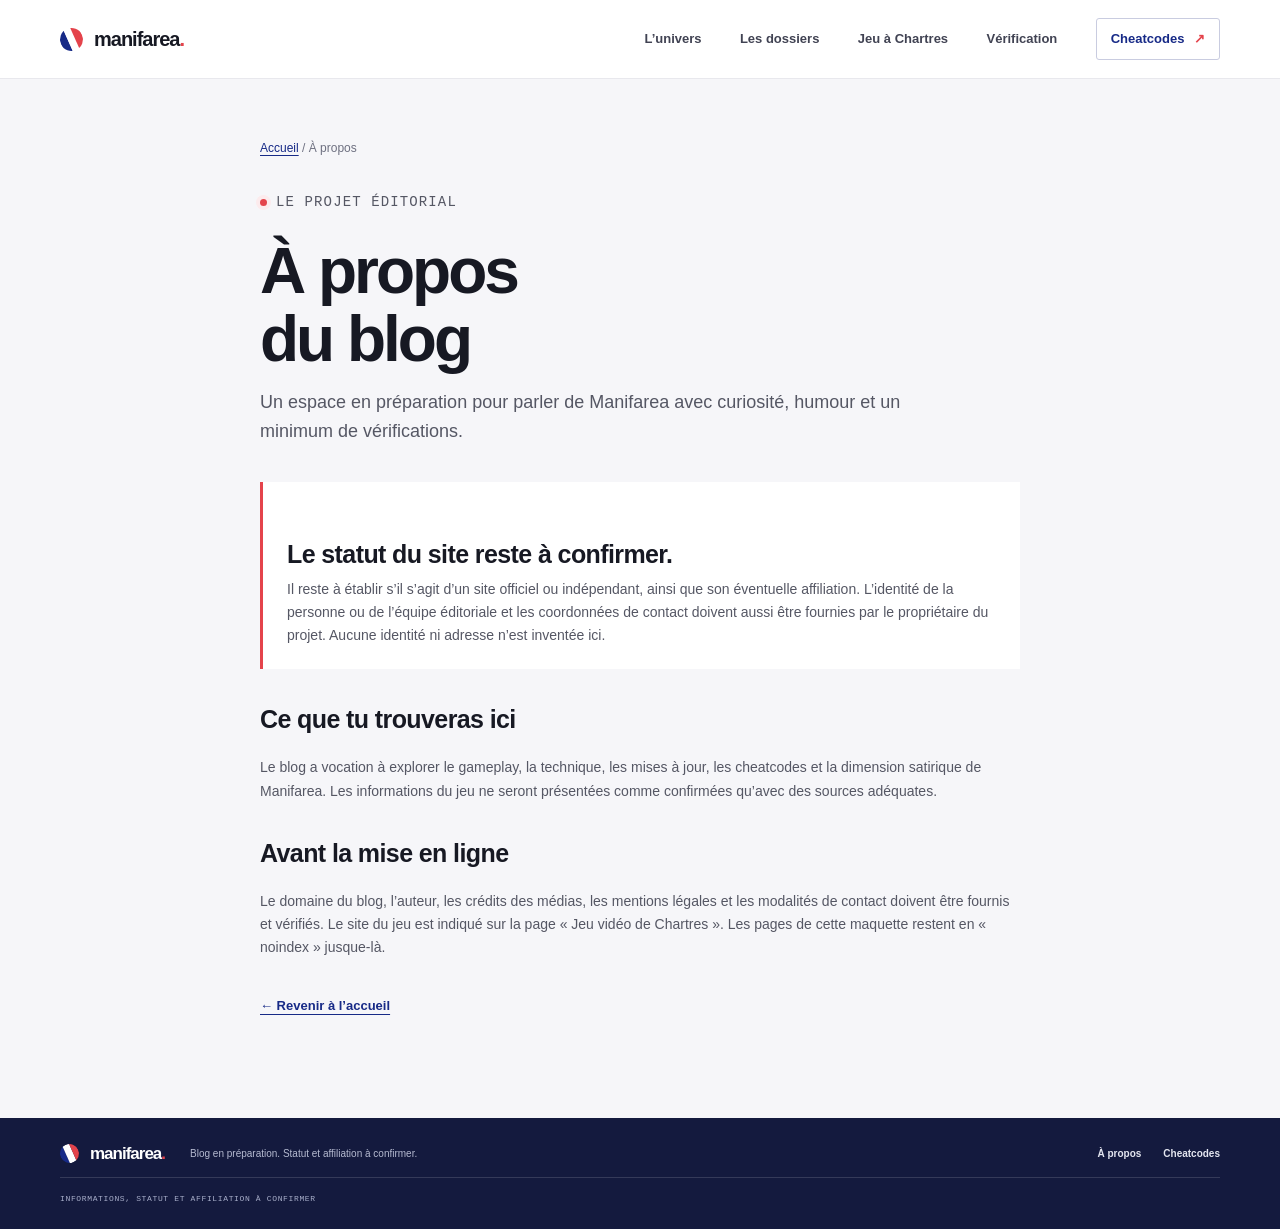
==== a-propos/index.html @ 85d44bee "first commit" ====
<!doctype html>
<html lang="fr">
<head>
  <meta charset="utf-8">
  <meta name="viewport" content="width=device-width, initial-scale=1">
  <meta name="robots" content="noindex">
  <meta name="theme-color" content="#f6f6f9">
  <meta name="description" content="À propos du blog Manifarea : un projet éditorial en préparation dont le statut et les sources restent à confirmer.">
  <title>À propos du blog Manifarea</title>
  <link rel="stylesheet" href="../style.css">
</head>
<body>
  <a class="skip-link" href="#contenu">Aller au contenu</a>
  <header class="site-header">
    <div class="header-inner">
      <a class="brand" href="../" aria-label="Manifarea, accueil">
        <span class="brand-mark" aria-hidden="true"><span></span><span></span><span></span></span>
        <span>manifarea<span class="brand-dot">.</span></span>
      </a>
      <nav class="main-nav" aria-label="Navigation principale">
        <a href="../#univers">L’univers</a>
        <a href="../#dossiers">Les dossiers</a>
        <a href="../jeu-video-chartres/">Jeu à Chartres</a>
        <a href="../#verification">Vérification</a>
        <a class="nav-cta" href="../cheatcodes/">Cheatcodes <span aria-hidden="true">↗</span></a>
      </nav>
    </div>
  </header>
  <main class="subpage-main" id="contenu">
    <article class="subpage">
      <nav class="breadcrumbs" aria-label="Fil d’Ariane"><a href="../">Accueil</a> <span aria-hidden="true">/</span> À propos</nav>
      <p class="eyebrow"><span class="eyebrow-dot"></span> Le projet éditorial</p>
      <h1>À propos<br>du blog</h1>
      <p class="lead">Un espace en préparation pour parler de Manifarea avec curiosité, humour et un minimum de vérifications.</p>
      <aside class="notice">
        <h2>Le statut du site reste à confirmer.</h2>
        <p>Il reste à établir s’il s’agit d’un site officiel ou indépendant, ainsi que son éventuelle affiliation. L’identité de la personne ou de l’équipe éditoriale et les coordonnées de contact doivent aussi être fournies par le propriétaire du projet. Aucune identité ni adresse n’est inventée ici.</p>
      </aside>
      <h2>Ce que tu trouveras ici</h2>
      <p>Le blog a vocation à explorer le gameplay, la technique, les mises à jour, les cheatcodes et la dimension satirique de Manifarea. Les informations du jeu ne seront présentées comme confirmées qu’avec des sources adéquates.</p>
      <h2>Avant la mise en ligne</h2>
      <p>Le domaine du blog, l’auteur, les crédits des médias, les mentions légales et les modalités de contact doivent être fournis et vérifiés. Le site du jeu est indiqué sur la page « Jeu vidéo de Chartres ». Les pages de cette maquette restent en « noindex » jusque-là.</p>
      <a class="back-link" href="../">← Revenir à l’accueil</a>
    </article>
  </main>
  <footer class="site-footer">
    <div class="footer-inner">
      <a class="brand footer-brand" href="../"><span class="brand-mark" aria-hidden="true"><span></span><span></span><span></span></span><span>manifarea<span class="brand-dot">.</span></span></a>
      <p>Blog en préparation. Statut et affiliation à confirmer.</p>
      <nav aria-label="Navigation de pied de page"><a href="./" aria-current="page">À propos</a><a href="../cheatcodes/">Cheatcodes</a></nav>
      <span class="footer-note">Informations, statut et affiliation à confirmer</span>
    </div>
  </footer>
</body>
</html>
---- style.css ----
:root {
  color-scheme: light;
  --blue: #172a87;
  --blue-dark: #111d59;
  --red: #e4434b;
  --ink: #171923;
  --muted: #656777;
  --paper: #f6f6f9;
  --white: #fff;
  --line: #dedfe8;
  --mono: "Cascadia Code", Consolas, "Courier New", monospace;
  --sans: "Segoe UI", Arial, sans-serif;
  --display: "Segoe UI", Arial, sans-serif;
  --content: 1160px;
}

* { box-sizing: border-box; }

html { scroll-behavior: smooth; }

body {
  margin: 0;
  color: var(--ink);
  background: var(--paper);
  font-family: var(--sans);
  font-size: 16px;
  line-height: 1.65;
  -webkit-font-smoothing: antialiased;
}

a { color: inherit; }
a:focus-visible { outline: 3px solid #f0a424; outline-offset: 4px; }

.skip-link {
  position: absolute;
  z-index: 20;
  top: 8px;
  left: 8px;
  padding: 10px 14px;
  transform: translateY(-160%);
  color: var(--white);
  background: var(--blue-dark);
}
.skip-link:focus { transform: translateY(0); }

.site-header { background: var(--white); border-bottom: 1px solid #e8e8ed; }
.header-inner, .footer-inner, .hero-inner, .hero-bottom, .section-wrap, .feature-inner, .closing-inner {
  width: min(var(--content), calc(100% - 64px));
  margin-inline: auto;
}
.header-inner { min-height: 78px; display: flex; align-items: center; justify-content: space-between; gap: 30px; }
.brand { display: inline-flex; align-items: center; gap: 11px; color: var(--ink); text-decoration: none; font: 700 20px/1 var(--display); letter-spacing: -1px; }
.brand-dot { color: var(--red); }
.brand-mark { width: 23px; height: 23px; display: inline-flex; overflow: hidden; border-radius: 50%; transform: rotate(-24deg); }
.brand-mark span { width: 33.333%; height: 100%; }
.brand-mark span:nth-child(1) { background: var(--blue); }
.brand-mark span:nth-child(2) { background: #fff; }
.brand-mark span:nth-child(3) { background: var(--red); }
.main-nav { display: flex; align-items: center; gap: clamp(18px, 3vw, 40px); }
.main-nav a, .site-footer nav a { color: #414353; font-size: 13px; font-weight: 600; text-decoration: none; }
.main-nav a:hover, .site-footer nav a:hover { color: var(--blue); }
.main-nav .nav-cta { padding: 9px 14px; color: var(--blue); border: 1px solid #c9cce0; border-radius: 3px; }
.nav-cta span { padding-left: 6px; color: var(--red); }

.hero { position: relative; overflow: hidden; padding: 90px 0 0; background: var(--white); }
.hero::before { position: absolute; top: 0; left: 0; width: 100%; height: 5px; background: linear-gradient(90deg, var(--blue) 0 33.33%, #f3f3f6 33.33% 66.66%, var(--red) 66.66%); content: ""; }
.hero-inner { display: grid; grid-template-columns: 1.1fr .9fr; align-items: center; gap: 58px; padding-bottom: 80px; }
.eyebrow, .section-kicker, .feature-label, .art-card-label, .art-card-foot, .art-caption, .hero-bottom, .topic-number, .topic-status, .row-index, .row-state, .feature-footnote, .footer-note {
  font-family: var(--mono);
  text-transform: uppercase;
  letter-spacing: .08em;
}
.eyebrow { display: flex; align-items: center; gap: 9px; margin: 0 0 24px; color: var(--blue); font-size: 10px; font-weight: 500; }
.eyebrow-dot { width: 7px; height: 7px; border-radius: 50%; background: var(--red); box-shadow: 0 0 0 4px #fcebed; }
h1, h2, h3, p { margin-top: 0; }
.hero h1 { margin-bottom: 20px; font: 700 clamp(42px, 5.5vw, 70px)/1.04 var(--display); letter-spacing: -4px; }
.hero h1 span { color: var(--blue); }
.hero-lede { max-width: 520px; margin-bottom: 29px; color: #555867; font-size: 17px; line-height: 1.75; }
.hero-actions { display: flex; align-items: center; flex-wrap: wrap; gap: 23px; }
.button { min-height: 48px; display: inline-flex; align-items: center; justify-content: center; gap: 14px; padding: 0 18px; border: 1px solid transparent; border-radius: 3px; font-size: 13px; font-weight: 700; text-decoration: none; transition: transform .18s ease, background .18s ease; }
.button:hover { transform: translateY(-2px); }
.button-primary { color: var(--white); background: var(--blue); }
.button-primary:hover { background: var(--blue-dark); }
.button-primary span { color: #ffb1b5; font-size: 17px; }
.text-link { color: var(--blue); font-size: 13px; font-weight: 700; text-decoration-thickness: 1px; text-underline-offset: 4px; }
.text-link span { padding-left: 3px; color: var(--red); }
.hero-note { display: flex; align-items: flex-start; gap: 10px; max-width: 470px; margin: 31px 0 0; color: #6a6b78; font-size: 11px; line-height: 1.6; }
.note-icon { flex: 0 0 16px; height: 16px; border: 1px solid #aaaebd; border-radius: 50%; color: #777988; font: 500 10px/15px var(--mono); text-align: center; }

.hero-art { position: relative; min-height: 380px; isolation: isolate; overflow: hidden; background: #e9ebf7; }
.hero-art::before { position: absolute; z-index: -1; inset: 18px; border: 1px solid rgba(23, 42, 135, .17); content: ""; }
.hero-art::after { position: absolute; z-index: -1; right: 0; bottom: 0; width: 70%; height: 53%; background: var(--blue); clip-path: polygon(18% 0, 100% 0, 100% 100%, 0 100%); content: ""; }
.art-sun { position: absolute; top: 49px; right: 64px; width: 135px; height: 135px; border-radius: 50%; background: var(--red); }
.art-stamp { position: absolute; top: 34px; left: 35px; color: var(--blue); font: 700 19px/.96 var(--display); letter-spacing: -1px; transform: rotate(-7deg); }
.art-stamp span { color: var(--red); }
.art-line { position: absolute; z-index: 1; background: #fff; }
.art-line-one { top: 205px; left: 0; width: 80%; height: 9px; transform: rotate(-8deg); }
.art-line-two { top: 267px; right: 2%; width: 80%; height: 4px; transform: rotate(4deg); }
.art-card { position: absolute; top: 132px; left: 23%; width: 205px; height: 195px; display: flex; flex-direction: column; justify-content: space-between; padding: 17px; color: var(--ink); background: #fff; box-shadow: 9px 11px 0 rgba(17, 29, 89, .14); transform: rotate(-4deg); }
.art-card-label, .art-card-foot { color: var(--muted); font-size: 8px; }
.art-card-title { font: 700 32px/.95 var(--display); letter-spacing: -2px; }
.art-caption { position: absolute; right: 25px; bottom: 15px; color: #e5e7f7; font-size: 8px; }
.hero-bottom { min-height: 54px; display: flex; align-items: center; gap: 20px; border-top: 1px solid #ececf0; color: #737584; font-size: 9px; }
.hero-bottom-rule { width: 39px; height: 1px; background: var(--red); }

.intro { padding-top: 93px; padding-bottom: 105px; }
.section-kicker { display: flex; align-items: center; gap: 12px; margin-bottom: 25px; color: var(--blue); font-size: 10px; font-weight: 500; }
.section-kicker span { color: var(--red); }
.intro-grid { display: grid; grid-template-columns: 1fr 1fr; align-items: start; gap: 65px; }
.intro h2, .verification h2, .feature-copy h2, .closing h2 { margin: 0; font: 700 clamp(34px, 4vw, 48px)/1.12 var(--display); letter-spacing: -2.4px; }
.intro h2 span, .verification h2 span { color: var(--blue); }
.intro-copy { max-width: 540px; padding-top: 4px; }
.intro-copy p { margin-bottom: 14px; color: #4e505d; font-size: 15px; }
.intro-copy .small-muted { color: #777987; font-size: 12px; }
.topic-grid { display: grid; grid-template-columns: repeat(3, 1fr); gap: 16px; margin-top: 48px; }
.topic-card { min-height: 235px; position: relative; padding: 25px 24px 21px; border: 1px solid var(--line); background: var(--white); }
.topic-card::before { position: absolute; top: -1px; left: -1px; width: 44px; height: 3px; background: var(--red); content: ""; }
.topic-blue::before { background: var(--blue); }
.topic-ink::before { background: var(--ink); }
.topic-number { color: #9293a0; font-size: 9px; }
.topic-icon { margin-top: 14px; color: var(--red); font-size: 23px; line-height: 1; }
.topic-blue .topic-icon { color: var(--blue); }
.topic-ink .topic-icon { color: var(--ink); }
.topic-card h3 { margin: 14px 0 5px; font: 700 20px/1.2 var(--display); letter-spacing: -.5px; }
.topic-card p { max-width: 295px; margin-bottom: 22px; color: #696b78; font-size: 12px; line-height: 1.6; }
.topic-status { position: absolute; right: 20px; bottom: 19px; color: #828491; font-size: 8px; }

.feature-band { padding: 84px 0 88px; color: var(--white); background: var(--blue-dark); }
.feature-inner { display: grid; grid-template-columns: .9fr 1.1fr; gap: 76px; }
.section-kicker-light { color: #d3d8f6; }
.section-kicker-light span { color: #ff9299; }
.feature-label { margin: 0 0 15px; color: #ff9ca2; font-size: 9px; }
.feature-copy h2 { margin-bottom: 20px; font-size: clamp(35px, 4vw, 49px); }
.feature-copy h2 span { color: #b9c3ff; }
.feature-copy > p:not(.feature-label) { max-width: 430px; margin-bottom: 24px; color: #d4d7e8; font-size: 13px; }
.button-light { color: var(--blue-dark); background: var(--white); }
.button-light:hover { background: #e7eaff; }
.button-light span { color: var(--red); }
.feature-list { padding-top: 52px; }
.feature-row { min-height: 69px; display: grid; grid-template-columns: 38px 1fr auto 16px; align-items: center; gap: 12px; border-bottom: 1px solid rgba(255,255,255,.2); }
.row-index { color: #a7b0e3; font-size: 9px; }
.row-title { font-size: 13px; font-weight: 600; }
.row-state { color: #b8bdd6; font-size: 8px; text-align: right; }
.row-arrow { color: #ff9ca2; }
.feature-footnote { margin: 17px 0 0; color: #aeb4d2; font-size: 8px; line-height: 1.8; }

.verification { display: grid; grid-template-columns: .85fr 1.15fr; gap: 80px; padding-top: 100px; padding-bottom: 104px; }
.verification h2 { font-size: clamp(34px, 3.8vw, 46px); }
.verification h2 span { color: var(--red); }
.verification-content > p { max-width: 570px; margin: 4px 0 26px; color: #555764; font-size: 14px; }
.verification-points { border-top: 1px solid var(--line); }
.verification-points > div { display: grid; grid-template-columns: 42px 1fr; gap: 12px; padding: 17px 0; border-bottom: 1px solid var(--line); }
.check-mark { color: var(--red); font: 500 10px/1.8 var(--mono); }
.verification-points p { margin: 0; color: #656775; font-size: 12px; line-height: 1.6; }
.verification-points strong { color: var(--ink); font-size: 13px; }

.closing { padding: 50px 0; background: #eceef8; }
.closing-inner { display: flex; align-items: center; gap: 24px; }
.closing-symbol { width: 42px; height: 42px; flex: 0 0 42px; display: flex; overflow: hidden; border-radius: 50%; transform: rotate(-24deg); }
.closing-symbol span:nth-child(1) { flex: 1; background: var(--blue); }
.closing-symbol span:nth-child(2) { flex: 1; background: white; }
.closing-symbol span:nth-child(3) { flex: 1; background: var(--red); }
.closing .eyebrow { margin-bottom: 7px; font-size: 8px; }
.closing h2 { font-size: clamp(23px, 3vw, 32px); letter-spacing: -1.2px; }
.closing h2 span { color: var(--blue); }
.closing .button { margin-left: auto; }

.site-footer { padding: 26px 0 23px; color: #d9dced; background: #141a3e; }
.footer-inner { display: grid; grid-template-columns: auto 1fr auto; align-items: center; gap: 14px 25px; }
.footer-brand { color: white; font-size: 17px; }
.footer-brand .brand-mark { width: 19px; height: 19px; }
.site-footer p { margin: 0; color: #b6bbd1; font-size: 10px; }
.site-footer nav { display: flex; gap: 22px; }
.site-footer nav a { color: #e4e6f0; font-size: 10px; }
.footer-note { grid-column: 1 / -1; padding-top: 14px; border-top: 1px solid rgba(255,255,255,.14); color: #a9afca; font-size: 8px; }

.subpage-main { min-height: 60vh; padding: 60px 0 100px; }
.subpage { width: min(760px, calc(100% - 48px)); margin-inline: auto; }
.breadcrumbs { margin-bottom: 32px; color: #6e7080; font-size: 12px; }
.breadcrumbs a { color: var(--blue); text-underline-offset: 3px; }
.subpage h1 { margin-bottom: 14px; font: 700 clamp(38px, 7vw, 64px)/1.06 var(--display); letter-spacing: -3px; }
.subpage .lead { max-width: 650px; margin-bottom: 35px; color: #555764; font-size: 18px; }
.notice { padding: 22px 24px; border-left: 3px solid var(--red); background: white; }
.notice h2 { margin-bottom: 8px; font: 700 19px/1.3 var(--display); }
.notice p:last-child { margin-bottom: 0; }
.subpage h2 { margin-top: 35px; font: 700 25px/1.25 var(--display); letter-spacing: -.6px; }
.subpage p, .subpage li { color: #555764; font-size: 14px; }
.subpage li + li { margin-top: 8px; }
.subpage .back-link { display: inline-block; margin-top: 22px; color: var(--blue); font-size: 13px; font-weight: 700; text-underline-offset: 4px; }
.not-found { display: grid; min-height: 70vh; place-items: center; padding: 45px 24px; text-align: center; }
.not-found h1 { margin: 0; color: var(--blue); font: 700 clamp(76px, 16vw, 150px)/1 var(--display); letter-spacing: -10px; }
.not-found h2 { margin: 8px 0 12px; font: 700 27px/1.2 var(--display); }
.not-found .eyebrow { justify-content: center; }
.not-found p { max-width: 420px; margin: 0 auto 22px; color: var(--muted); }

@media (max-width: 850px) {
  .hero { padding-top: 66px; }
  .hero-inner { grid-template-columns: 1fr .85fr; gap: 28px; }
  .hero-art { min-height: 320px; }
  .art-card { left: 18%; width: 175px; height: 170px; }
  .art-sun { right: 38px; width: 110px; height: 110px; }
  .feature-inner { gap: 38px; }
  .verification { gap: 45px; }
  .feature-row { grid-template-columns: 30px 1fr 15px; }
  .row-state { display: none; }
}

@media (max-width: 650px) {
  .header-inner, .footer-inner, .hero-inner, .hero-bottom, .section-wrap, .feature-inner, .closing-inner { width: min(100% - 40px, var(--content)); }
  .header-inner { min-height: auto; align-items: flex-start; flex-direction: column; gap: 13px; padding-top: 18px; padding-bottom: 16px; }
  .main-nav { width: 100%; justify-content: space-between; gap: 10px; overflow-x: auto; }
  .main-nav a { flex: 0 0 auto; font-size: 11px; }
  .main-nav .nav-cta { padding: 6px 9px; }
  .hero { padding-top: 48px; }
  .hero-inner { grid-template-columns: 1fr; gap: 39px; padding-bottom: 46px; }
  .hero h1 { font-size: clamp(43px, 12vw, 63px); letter-spacing: -2.8px; }
  .hero-lede { font-size: 15px; }
  .hero-art { width: 100%; min-height: 300px; }
  .art-card { top: 103px; left: 25%; }
  .hero-bottom { min-height: 45px; gap: 10px; font-size: 7px; }
  .hero-bottom-rule { width: 23px; }
  .intro { padding-top: 65px; padding-bottom: 72px; }
  .intro-grid, .feature-inner, .verification { grid-template-columns: 1fr; gap: 26px; }
  .intro h2, .verification h2 { font-size: 38px; }
  .topic-grid { grid-template-columns: 1fr; gap: 11px; margin-top: 30px; }
  .topic-card { min-height: 200px; }
  .feature-band { padding: 65px 0; }
  .feature-copy h2 { font-size: 39px; }
  .feature-list { padding-top: 4px; }
  .feature-row { min-height: 62px; gap: 8px; }
  .row-title { font-size: 11px; }
  .verification { padding-top: 70px; padding-bottom: 76px; }
  .verification-content > p { font-size: 13px; }
  .closing-inner { align-items: flex-start; flex-wrap: wrap; gap: 15px; }
  .closing-symbol { width: 34px; height: 34px; flex-basis: 34px; }
  .closing-inner > div:nth-child(2) { flex: 1; }
  .closing h2 { font-size: 24px; }
  .closing .button { margin-left: 49px; }
  .footer-inner { grid-template-columns: 1fr auto; }
  .site-footer p { grid-column: 1 / -1; grid-row: 2; }
  .site-footer nav { grid-column: 1 / -1; grid-row: 3; }
  .footer-note { grid-row: 4; }
}

@media (prefers-reduced-motion: reduce) {
  *, *::before, *::after { scroll-behavior: auto !important; transition-duration: .01ms !important; }
}
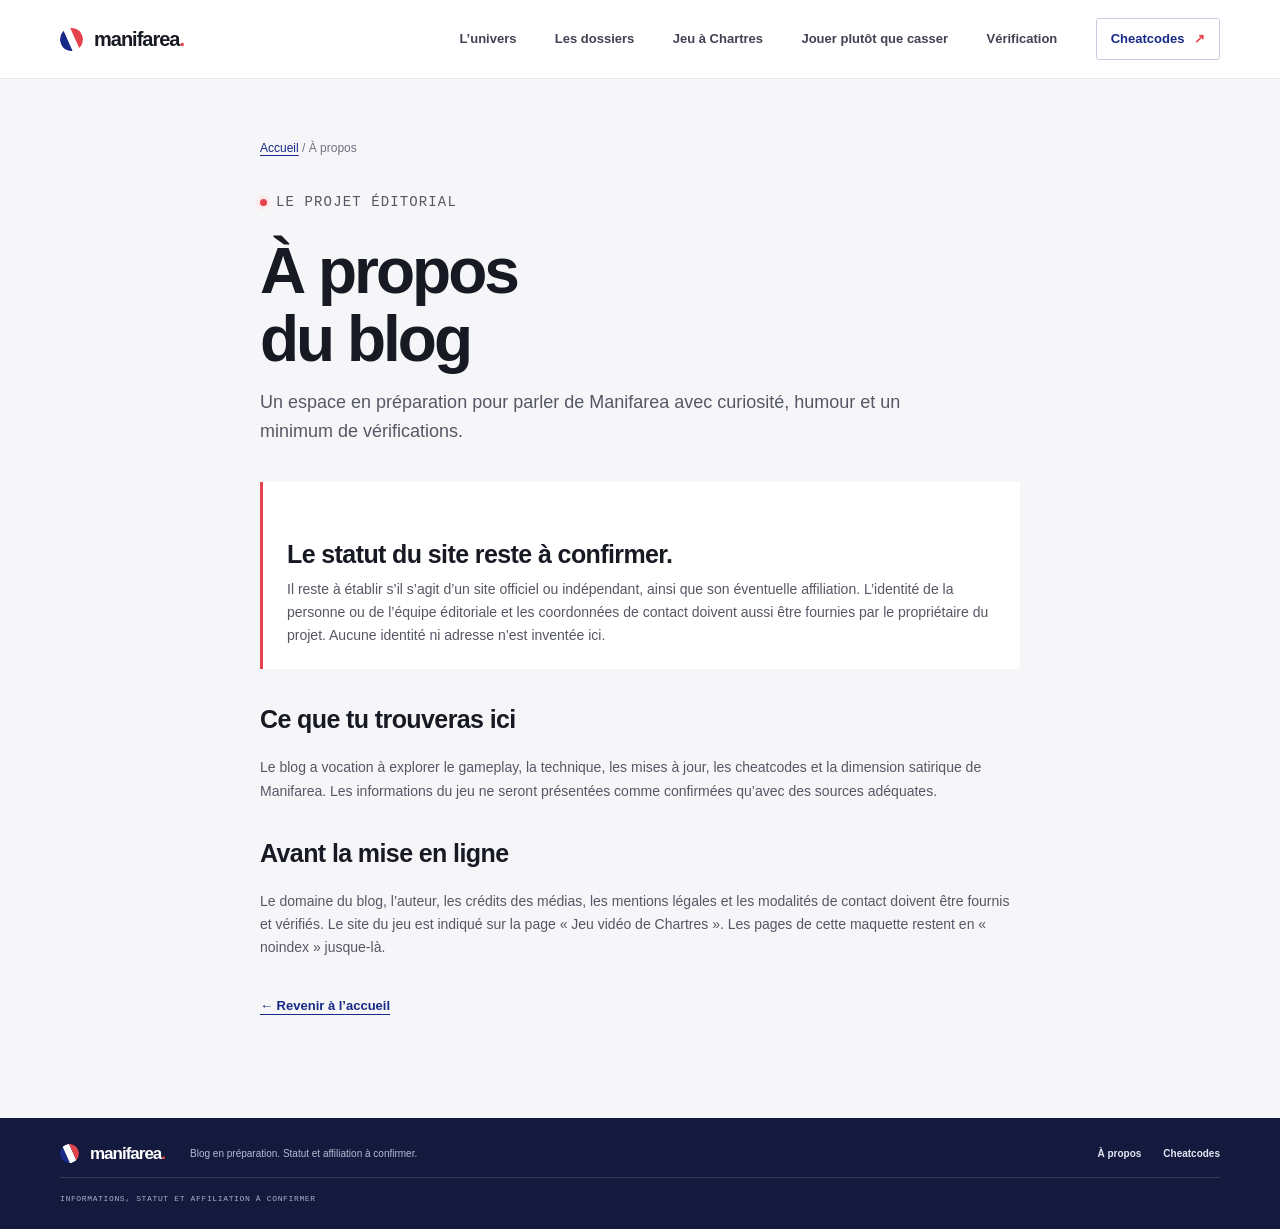
==== commit 75a63757: "add risque" ====
--- a/a-propos/index.html
+++ b/a-propos/index.html
@@ -21,6 +21,7 @@
         <a href="../#univers">L’univers</a>
         <a href="../#dossiers">Les dossiers</a>
         <a href="../jeu-video-chartres/">Jeu à Chartres</a>
+        <a href="../jouer-plutot-que-casser/">Jouer plutôt que casser</a>
         <a href="../#verification">Vérification</a>
         <a class="nav-cta" href="../cheatcodes/">Cheatcodes <span aria-hidden="true">↗</span></a>
       </nav>
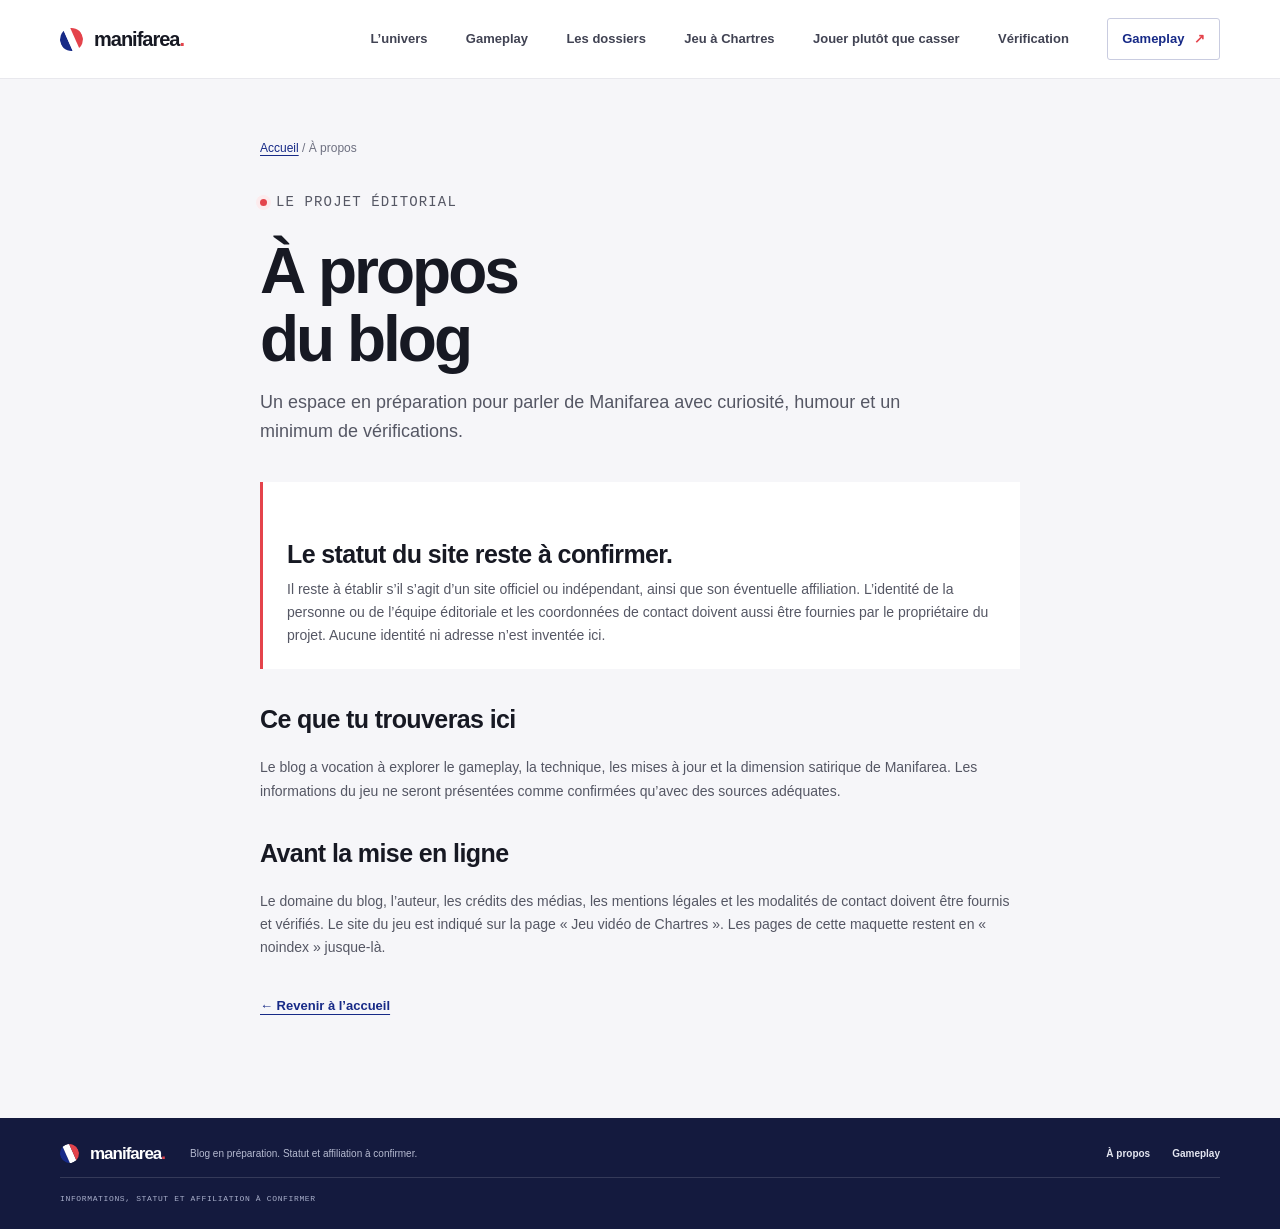
==== commit 9986abbb: "gameplay" ====
--- a/a-propos/index.html
+++ b/a-propos/index.html
@@ -19,11 +19,12 @@
       </a>
       <nav class="main-nav" aria-label="Navigation principale">
         <a href="../#univers">L’univers</a>
+        <a href="../gameplay/">Gameplay</a>
         <a href="../#dossiers">Les dossiers</a>
         <a href="../jeu-video-chartres/">Jeu à Chartres</a>
         <a href="../jouer-plutot-que-casser/">Jouer plutôt que casser</a>
         <a href="../#verification">Vérification</a>
-        <a class="nav-cta" href="../cheatcodes/">Cheatcodes <span aria-hidden="true">↗</span></a>
+        <a class="nav-cta" href="../gameplay/">Gameplay <span aria-hidden="true">↗</span></a>
       </nav>
     </div>
   </header>
@@ -38,7 +39,7 @@
         <p>Il reste à établir s’il s’agit d’un site officiel ou indépendant, ainsi que son éventuelle affiliation. L’identité de la personne ou de l’équipe éditoriale et les coordonnées de contact doivent aussi être fournies par le propriétaire du projet. Aucune identité ni adresse n’est inventée ici.</p>
       </aside>
       <h2>Ce que tu trouveras ici</h2>
-      <p>Le blog a vocation à explorer le gameplay, la technique, les mises à jour, les cheatcodes et la dimension satirique de Manifarea. Les informations du jeu ne seront présentées comme confirmées qu’avec des sources adéquates.</p>
+      <p>Le blog a vocation à explorer le gameplay, la technique, les mises à jour et la dimension satirique de Manifarea. Les informations du jeu ne seront présentées comme confirmées qu’avec des sources adéquates.</p>
       <h2>Avant la mise en ligne</h2>
       <p>Le domaine du blog, l’auteur, les crédits des médias, les mentions légales et les modalités de contact doivent être fournis et vérifiés. Le site du jeu est indiqué sur la page « Jeu vidéo de Chartres ». Les pages de cette maquette restent en « noindex » jusque-là.</p>
       <a class="back-link" href="../">← Revenir à l’accueil</a>
@@ -48,7 +49,7 @@
     <div class="footer-inner">
       <a class="brand footer-brand" href="../"><span class="brand-mark" aria-hidden="true"><span></span><span></span><span></span></span><span>manifarea<span class="brand-dot">.</span></span></a>
       <p>Blog en préparation. Statut et affiliation à confirmer.</p>
-      <nav aria-label="Navigation de pied de page"><a href="./" aria-current="page">À propos</a><a href="../cheatcodes/">Cheatcodes</a></nav>
+      <nav aria-label="Navigation de pied de page"><a href="./" aria-current="page">À propos</a><a href="../gameplay/">Gameplay</a></nav>
       <span class="footer-note">Informations, statut et affiliation à confirmer</span>
     </div>
   </footer>
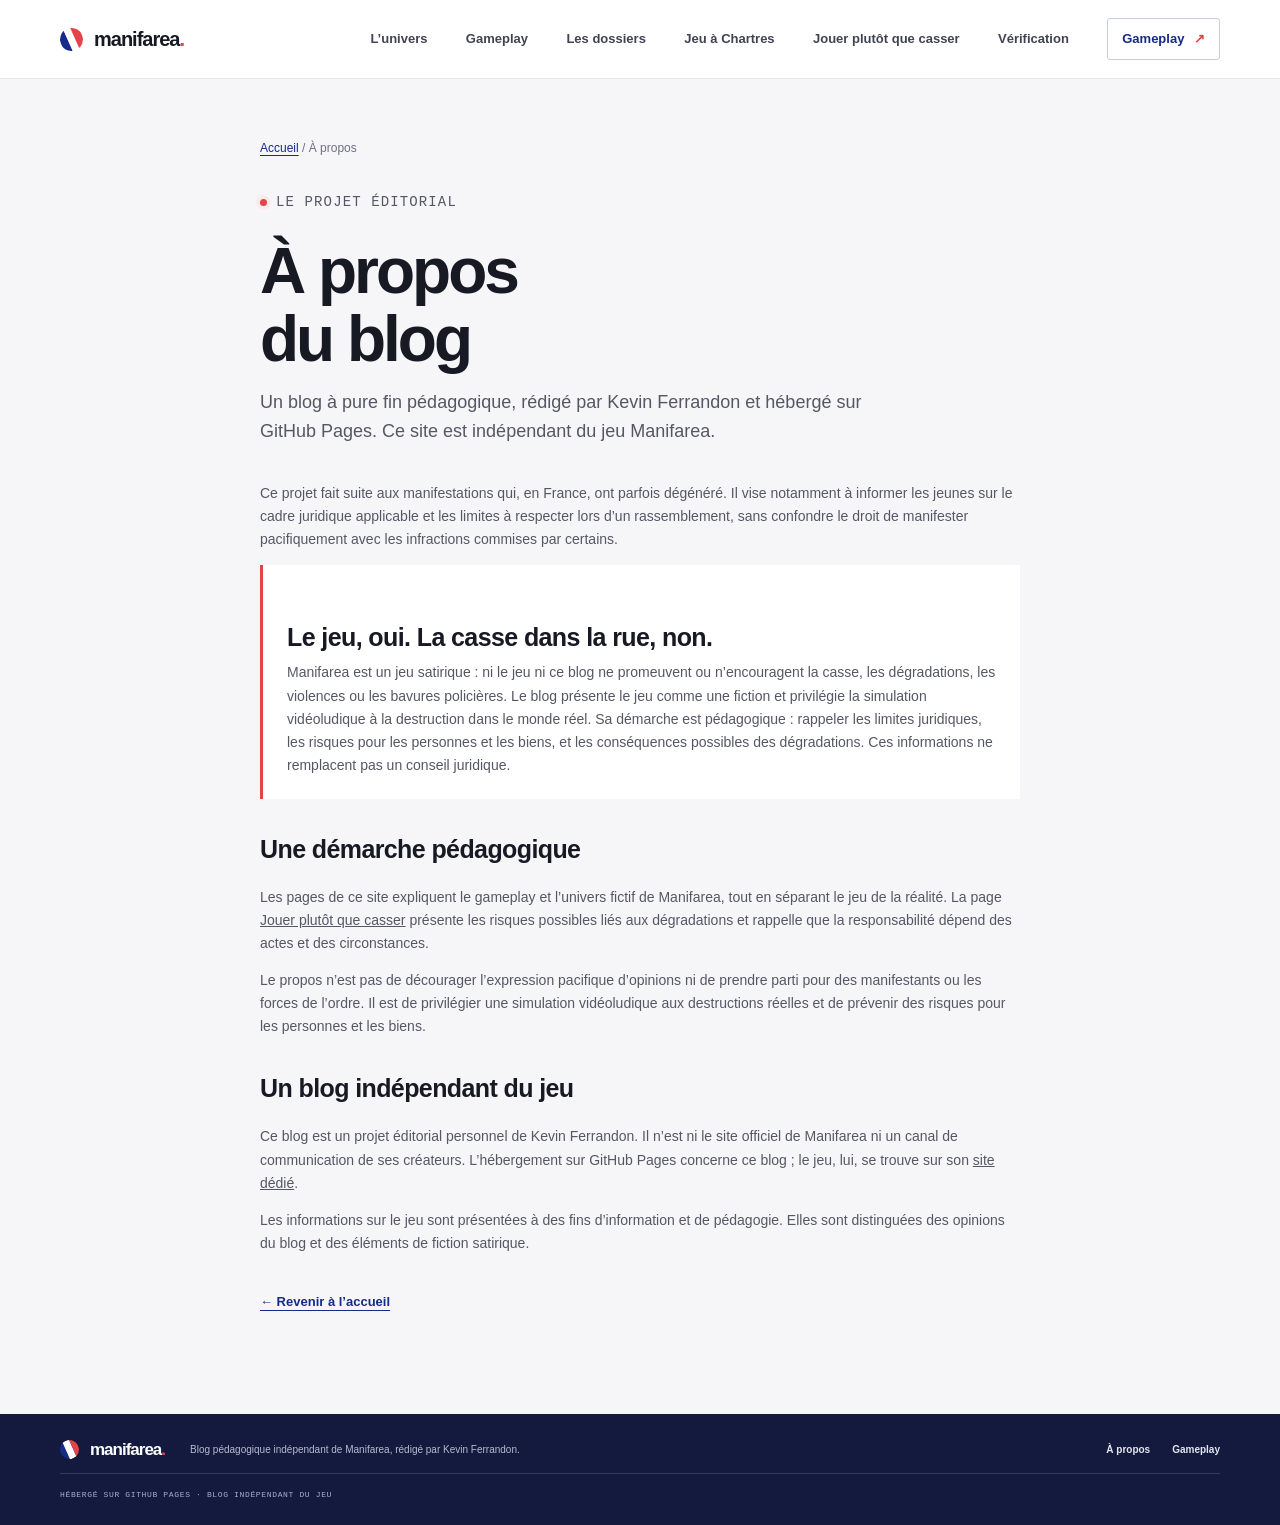
==== commit 335ea507: "mention" ====
--- a/a-propos/index.html
+++ b/a-propos/index.html
@@ -3,9 +3,8 @@
 <head>
   <meta charset="utf-8">
   <meta name="viewport" content="width=device-width, initial-scale=1">
-  <meta name="robots" content="noindex">
   <meta name="theme-color" content="#f6f6f9">
-  <meta name="description" content="À propos du blog Manifarea : un projet éditorial en préparation dont le statut et les sources restent à confirmer.">
+  <meta name="description" content="À propos du blog pédagogique Manifarea, rédigé par Kevin Ferrandon. Un site indépendant du jeu, hébergé sur GitHub Pages.">
   <title>À propos du blog Manifarea</title>
   <link rel="stylesheet" href="../style.css">
 </head>
@@ -33,24 +32,27 @@
       <nav class="breadcrumbs" aria-label="Fil d’Ariane"><a href="../">Accueil</a> <span aria-hidden="true">/</span> À propos</nav>
       <p class="eyebrow"><span class="eyebrow-dot"></span> Le projet éditorial</p>
       <h1>À propos<br>du blog</h1>
-      <p class="lead">Un espace en préparation pour parler de Manifarea avec curiosité, humour et un minimum de vérifications.</p>
+      <p class="lead">Un blog à pure fin pédagogique, rédigé par Kevin Ferrandon et hébergé sur GitHub Pages. Ce site est indépendant du jeu Manifarea.</p>
+      <p>Ce projet fait suite aux manifestations qui, en France, ont parfois dégénéré. Il vise notamment à informer les jeunes sur le cadre juridique applicable et les limites à respecter lors d’un rassemblement, sans confondre le droit de manifester pacifiquement avec les infractions commises par certains.</p>
       <aside class="notice">
-        <h2>Le statut du site reste à confirmer.</h2>
-        <p>Il reste à établir s’il s’agit d’un site officiel ou indépendant, ainsi que son éventuelle affiliation. L’identité de la personne ou de l’équipe éditoriale et les coordonnées de contact doivent aussi être fournies par le propriétaire du projet. Aucune identité ni adresse n’est inventée ici.</p>
+        <h2>Le jeu, oui. La casse dans la rue, non.</h2>
+        <p>Manifarea est un jeu satirique : ni le jeu ni ce blog ne promeuvent ou n’encouragent la casse, les dégradations, les violences ou les bavures policières. Le blog présente le jeu comme une fiction et privilégie la simulation vidéoludique à la destruction dans le monde réel. Sa démarche est pédagogique : rappeler les limites juridiques, les risques pour les personnes et les biens, et les conséquences possibles des dégradations. Ces informations ne remplacent pas un conseil juridique.</p>
       </aside>
-      <h2>Ce que tu trouveras ici</h2>
-      <p>Le blog a vocation à explorer le gameplay, la technique, les mises à jour et la dimension satirique de Manifarea. Les informations du jeu ne seront présentées comme confirmées qu’avec des sources adéquates.</p>
-      <h2>Avant la mise en ligne</h2>
-      <p>Le domaine du blog, l’auteur, les crédits des médias, les mentions légales et les modalités de contact doivent être fournis et vérifiés. Le site du jeu est indiqué sur la page « Jeu vidéo de Chartres ». Les pages de cette maquette restent en « noindex » jusque-là.</p>
+      <h2>Une démarche pédagogique</h2>
+      <p>Les pages de ce site expliquent le gameplay et l’univers fictif de Manifarea, tout en séparant le jeu de la réalité. La page <a href="../jouer-plutot-que-casser/">Jouer plutôt que casser</a> présente les risques possibles liés aux dégradations et rappelle que la responsabilité dépend des actes et des circonstances.</p>
+      <p>Le propos n’est pas de décourager l’expression pacifique d’opinions ni de prendre parti pour des manifestants ou les forces de l’ordre. Il est de privilégier une simulation vidéoludique aux destructions réelles et de prévenir des risques pour les personnes et les biens.</p>
+      <h2>Un blog indépendant du jeu</h2>
+      <p>Ce blog est un projet éditorial personnel de Kevin Ferrandon. Il n’est ni le site officiel de Manifarea ni un canal de communication de ses créateurs. L’hébergement sur GitHub Pages concerne ce blog ; le jeu, lui, se trouve sur son <a href="https://manif-area.onrender.com/" target="_blank" rel="noopener noreferrer">site dédié</a>.</p>
+      <p>Les informations sur le jeu sont présentées à des fins d’information et de pédagogie. Elles sont distinguées des opinions du blog et des éléments de fiction satirique.</p>
       <a class="back-link" href="../">← Revenir à l’accueil</a>
     </article>
   </main>
   <footer class="site-footer">
     <div class="footer-inner">
       <a class="brand footer-brand" href="../"><span class="brand-mark" aria-hidden="true"><span></span><span></span><span></span></span><span>manifarea<span class="brand-dot">.</span></span></a>
-      <p>Blog en préparation. Statut et affiliation à confirmer.</p>
+      <p>Blog pédagogique indépendant de Manifarea, rédigé par Kevin Ferrandon.</p>
       <nav aria-label="Navigation de pied de page"><a href="./" aria-current="page">À propos</a><a href="../gameplay/">Gameplay</a></nav>
-      <span class="footer-note">Informations, statut et affiliation à confirmer</span>
+      <span class="footer-note">Hébergé sur GitHub Pages · blog indépendant du jeu</span>
     </div>
   </footer>
 </body>
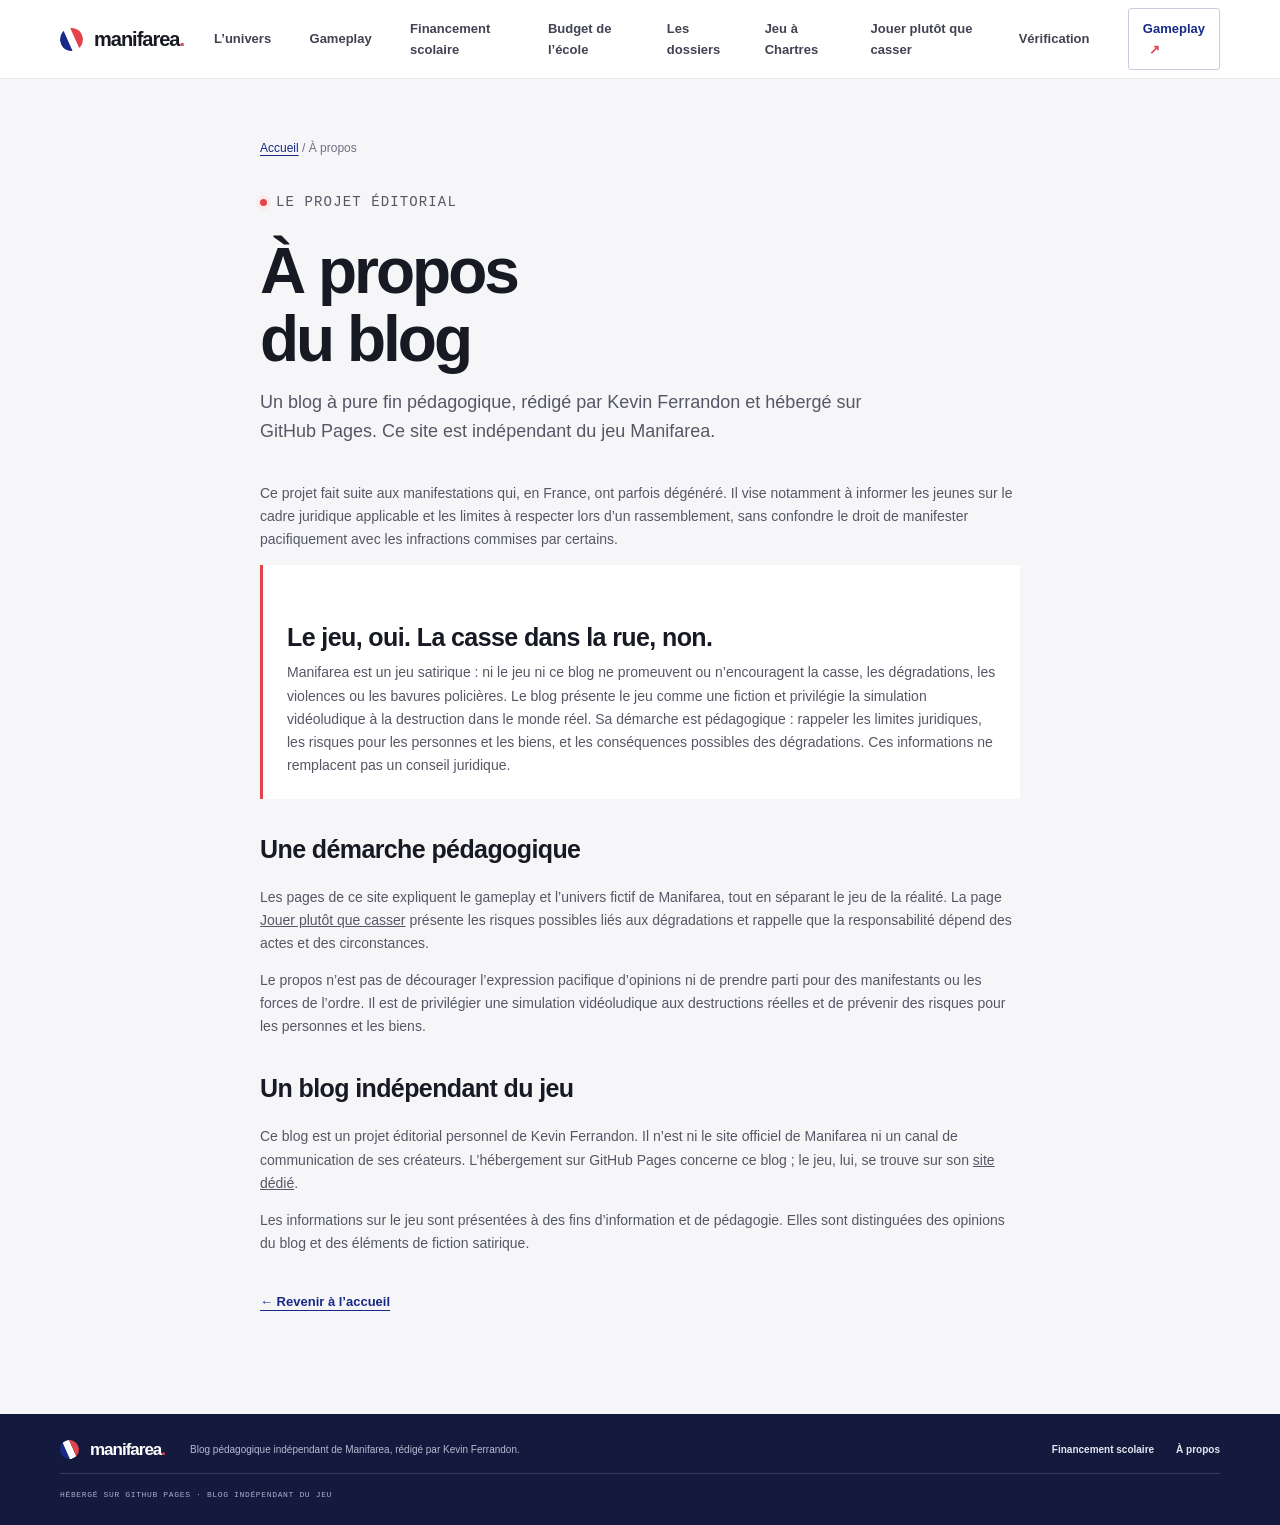
==== commit a511629a: "budget" ====
--- a/a-propos/index.html
+++ b/a-propos/index.html
@@ -1,13 +1,16 @@
 <!doctype html>
 <html lang="fr">
+
 <head>
   <meta charset="utf-8">
   <meta name="viewport" content="width=device-width, initial-scale=1">
   <meta name="theme-color" content="#f6f6f9">
-  <meta name="description" content="À propos du blog pédagogique Manifarea, rédigé par Kevin Ferrandon. Un site indépendant du jeu, hébergé sur GitHub Pages.">
+  <meta name="description"
+    content="À propos du blog pédagogique Manifarea, rédigé par Kevin Ferrandon. Un site indépendant du jeu, hébergé sur GitHub Pages.">
   <title>À propos du blog Manifarea</title>
   <link rel="stylesheet" href="../style.css">
 </head>
+
 <body>
   <a class="skip-link" href="#contenu">Aller au contenu</a>
   <header class="site-header">
@@ -19,6 +22,8 @@
       <nav class="main-nav" aria-label="Navigation principale">
         <a href="../#univers">L’univers</a>
         <a href="../gameplay/">Gameplay</a>
+        <a href="budget-ecole/">Financement scolaire</a>
+        <a href="../budget-ecole/">Budget de l’école</a>
         <a href="../#dossiers">Les dossiers</a>
         <a href="../jeu-video-chartres/">Jeu à Chartres</a>
         <a href="../jouer-plutot-que-casser/">Jouer plutôt que casser</a>
@@ -29,31 +34,51 @@
   </header>
   <main class="subpage-main" id="contenu">
     <article class="subpage">
-      <nav class="breadcrumbs" aria-label="Fil d’Ariane"><a href="../">Accueil</a> <span aria-hidden="true">/</span> À propos</nav>
+      <nav class="breadcrumbs" aria-label="Fil d’Ariane"><a href="../">Accueil</a> <span aria-hidden="true">/</span> À
+        propos</nav>
       <p class="eyebrow"><span class="eyebrow-dot"></span> Le projet éditorial</p>
       <h1>À propos<br>du blog</h1>
-      <p class="lead">Un blog à pure fin pédagogique, rédigé par Kevin Ferrandon et hébergé sur GitHub Pages. Ce site est indépendant du jeu Manifarea.</p>
-      <p>Ce projet fait suite aux manifestations qui, en France, ont parfois dégénéré. Il vise notamment à informer les jeunes sur le cadre juridique applicable et les limites à respecter lors d’un rassemblement, sans confondre le droit de manifester pacifiquement avec les infractions commises par certains.</p>
+      <p class="lead">Un blog à pure fin pédagogique, rédigé par Kevin Ferrandon et hébergé sur GitHub Pages. Ce site
+        est indépendant du jeu Manifarea.</p>
+      <p>Ce projet fait suite aux manifestations qui, en France, ont parfois dégénéré. Il vise notamment à informer les
+        jeunes sur le cadre juridique applicable et les limites à respecter lors d’un rassemblement, sans confondre le
+        droit de manifester pacifiquement avec les infractions commises par certains.</p>
       <aside class="notice">
         <h2>Le jeu, oui. La casse dans la rue, non.</h2>
-        <p>Manifarea est un jeu satirique : ni le jeu ni ce blog ne promeuvent ou n’encouragent la casse, les dégradations, les violences ou les bavures policières. Le blog présente le jeu comme une fiction et privilégie la simulation vidéoludique à la destruction dans le monde réel. Sa démarche est pédagogique : rappeler les limites juridiques, les risques pour les personnes et les biens, et les conséquences possibles des dégradations. Ces informations ne remplacent pas un conseil juridique.</p>
+        <p>Manifarea est un jeu satirique : ni le jeu ni ce blog ne promeuvent ou n’encouragent la casse, les
+          dégradations, les violences ou les bavures policières. Le blog présente le jeu comme une fiction et privilégie
+          la simulation vidéoludique à la destruction dans le monde réel. Sa démarche est pédagogique : rappeler les
+          limites juridiques, les risques pour les personnes et les biens, et les conséquences possibles des
+          dégradations. Ces informations ne remplacent pas un conseil juridique.</p>
       </aside>
       <h2>Une démarche pédagogique</h2>
-      <p>Les pages de ce site expliquent le gameplay et l’univers fictif de Manifarea, tout en séparant le jeu de la réalité. La page <a href="../jouer-plutot-que-casser/">Jouer plutôt que casser</a> présente les risques possibles liés aux dégradations et rappelle que la responsabilité dépend des actes et des circonstances.</p>
-      <p>Le propos n’est pas de décourager l’expression pacifique d’opinions ni de prendre parti pour des manifestants ou les forces de l’ordre. Il est de privilégier une simulation vidéoludique aux destructions réelles et de prévenir des risques pour les personnes et les biens.</p>
+      <p>Les pages de ce site expliquent le gameplay et l’univers fictif de Manifarea, tout en séparant le jeu de la
+        réalité. La page <a href="../jouer-plutot-que-casser/">Jouer plutôt que casser</a> présente les risques
+        possibles liés aux dégradations et rappelle que la responsabilité dépend des actes et des circonstances.</p>
+      <p>Le propos n’est pas de décourager l’expression pacifique d’opinions ni de prendre parti pour des manifestants
+        ou les forces de l’ordre. Il est de privilégier une simulation vidéoludique aux destructions réelles et de
+        prévenir des risques pour les personnes et les biens.</p>
       <h2>Un blog indépendant du jeu</h2>
-      <p>Ce blog est un projet éditorial personnel de Kevin Ferrandon. Il n’est ni le site officiel de Manifarea ni un canal de communication de ses créateurs. L’hébergement sur GitHub Pages concerne ce blog ; le jeu, lui, se trouve sur son <a href="https://manif-area.onrender.com/" target="_blank" rel="noopener noreferrer">site dédié</a>.</p>
-      <p>Les informations sur le jeu sont présentées à des fins d’information et de pédagogie. Elles sont distinguées des opinions du blog et des éléments de fiction satirique.</p>
+      <p>Ce blog est un projet éditorial personnel de Kevin Ferrandon. Il n’est ni le site officiel de Manifarea ni un
+        canal de communication de ses créateurs. L’hébergement sur GitHub Pages concerne ce blog ; le jeu, lui, se
+        trouve sur son <a href="https://manif-area.onrender.com/" target="_blank" rel="noopener noreferrer">site
+          dédié</a>.</p>
+      <p>Les informations sur le jeu sont présentées à des fins d’information et de pédagogie. Elles sont distinguées
+        des opinions du blog et des éléments de fiction satirique.</p>
       <a class="back-link" href="../">← Revenir à l’accueil</a>
     </article>
   </main>
   <footer class="site-footer">
     <div class="footer-inner">
-      <a class="brand footer-brand" href="../"><span class="brand-mark" aria-hidden="true"><span></span><span></span><span></span></span><span>manifarea<span class="brand-dot">.</span></span></a>
+      <a class="brand footer-brand" href="../"><span class="brand-mark"
+          aria-hidden="true"><span></span><span></span><span></span></span><span>manifarea<span
+            class="brand-dot">.</span></span></a>
       <p>Blog pédagogique indépendant de Manifarea, rédigé par Kevin Ferrandon.</p>
-      <nav aria-label="Navigation de pied de page"><a href="./" aria-current="page">À propos</a><a href="../gameplay/">Gameplay</a></nav>
+      <nav aria-label="Navigation de pied de page"><a href="../budget-ecole/">Financement scolaire</a><a href="./"
+          aria-current="page">À propos</a></nav>
       <span class="footer-note">Hébergé sur GitHub Pages · blog indépendant du jeu</span>
     </div>
   </footer>
 </body>
-</html>
+
+</html>
